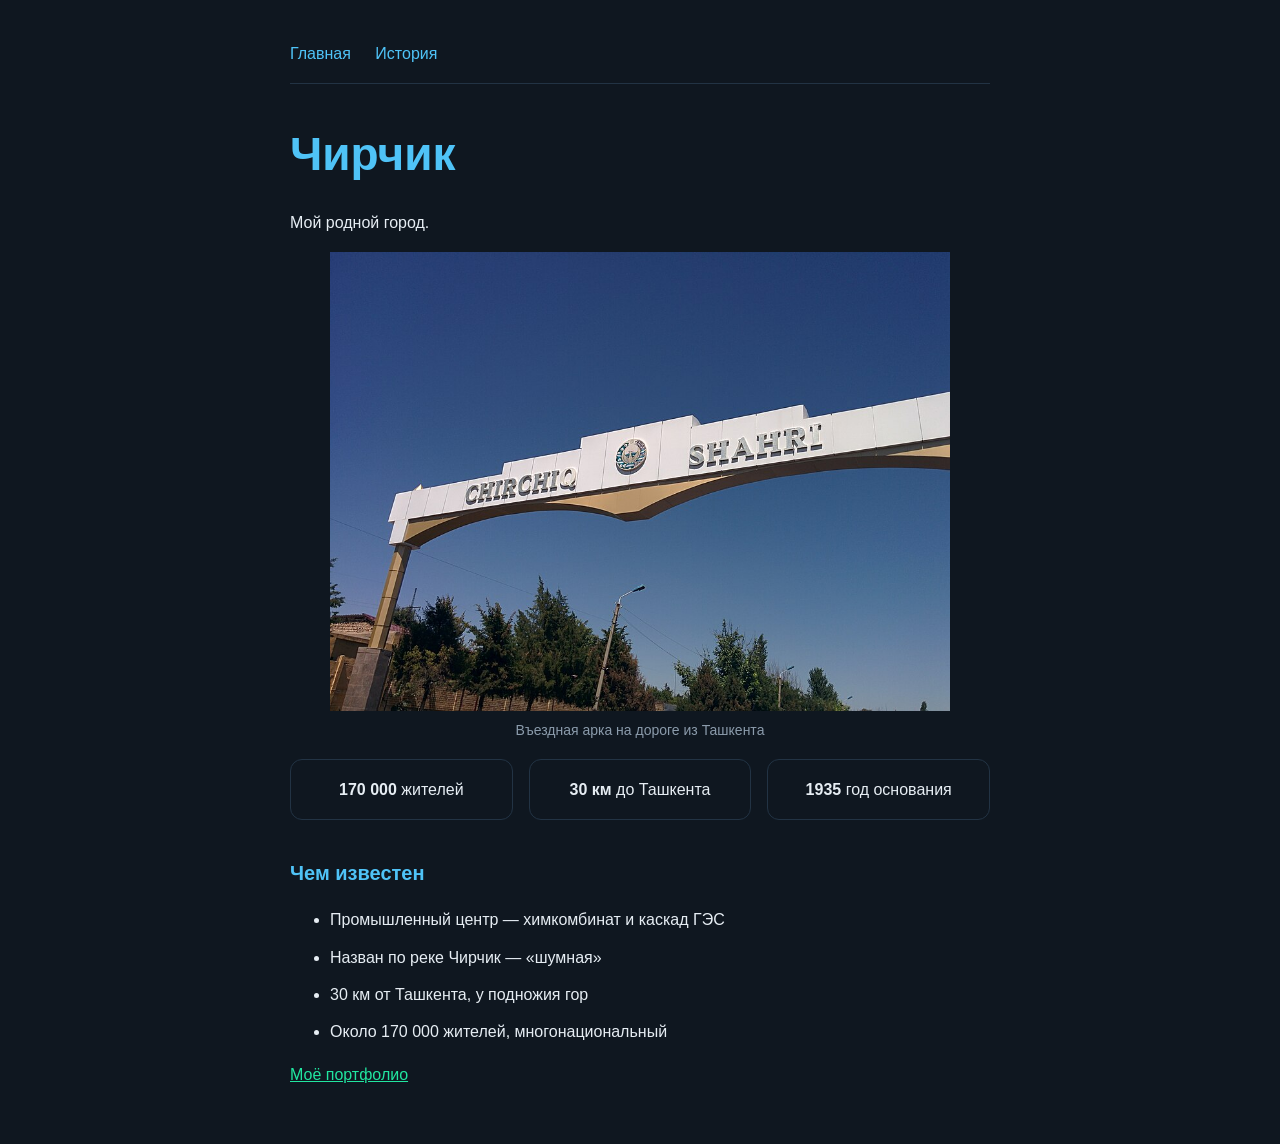
==== index.html @ 39aa43d3 "kartochki s faktami" ====
<!DOCTYPE html>
<html lang="ru">
<head>
	<meta charset="utf-8">
	<meta name="viewport" content="width=device-width, initial-scale=1">
	<title>Чирчик</title>
	<link rel="stylesheet" href="style.css"> <link rel="icon" href="znachok.svg">
</head>
<body>
	<nav>
  		<a href="index.html">Главная</a>
 		<a href="istoriya.html">История</a>
	</nav>

	<h1>Чирчик</h1>
	<p>Мой родной город.</p>

	<figure>
  		<img src="gorod.jpg" alt="Въездная арка города Чирчик">
 		<figcaption>Въездная арка на дороге из Ташкента</figcaption>
	</figure>
	
	<div class="fakty">
  	 <div class="fakt">
    	  <strong>170 000</strong>
    	  жителей
 	 </div>
  	 <div class="fakt">
   	  <strong>30 км</strong>
    	  до Ташкента
 	 </div>
  	 <div class="fakt">
    	   <strong>1935</strong>
   	    год основания
  	 </div>
	</div>

	<h2>Чем известен</h2>
	<ul>
    		<li>Промышленный центр — химкомбинат и каскад ГЭС</li>
		<li>Назван по реке Чирчик — «шумная»</li>
    		<li>30 км от Ташкента, у подножия гор</li>
    		<li>Около 170 000 жителей, многонациональный</li>
  	</ul>
	 <p>
    	
		<a href="https://bhtrkaumov-hub.github.io/portfolio/" target="_blank" class="vneshnyaya">Моё портфолио</a>
	</p>
</body>
</html>
---- style.css ----
body {
     			background: #0f1720;
      			color: #e6edf3;
      			font-family: "Segoe UI", sans-serif;
     			max-width: 700px;
      			margin: 0 auto;
      			padding: 40px 20px;
      			line-height: 1.7;
    		}

		h1 {
      			color: #4fc3f7;
      			font-size: 46px;
      			margin-bottom: 6px;
   		}

    		h2 {
      			color: #4fc3f7;
      			font-size: 20px;
      			margin-top: 36px;
   		}

    		li {
      			margin-bottom: 10px;
		}
		img {
			max-width: 100%;
  			display: block;
 			 margin: 0 auto;
		}
		
		figcaption {
  			font-size: 14px;
  			color: #8b9bab;
 			text-align: center;
  			margin-top: 8px;
		}
		nav {
  			border-bottom: 1px solid #223344;
  			padding-bottom: 16px;
  			margin-bottom: 30px;
		}

		nav a {
  			color: #4fc3f7;
  			text-decoration: none;
  			margin-right: 20px;
		}
		.vneshnyaya {
  			color: #21e6a0;
		}
		.fakty {
  			display: flex;
			gap: 16px;
		}
		.fakt {
 			flex: 1;
  			border: 1px solid #223344;
  			border-radius: 12px;
  			padding: 16px;
  			text-align: center;
		}

		@media (max-width: 500px) {
  			h1 {
   			font-size: 32px;
  			}
			.fakty {
    				flex-direction: column;
  			}
		}
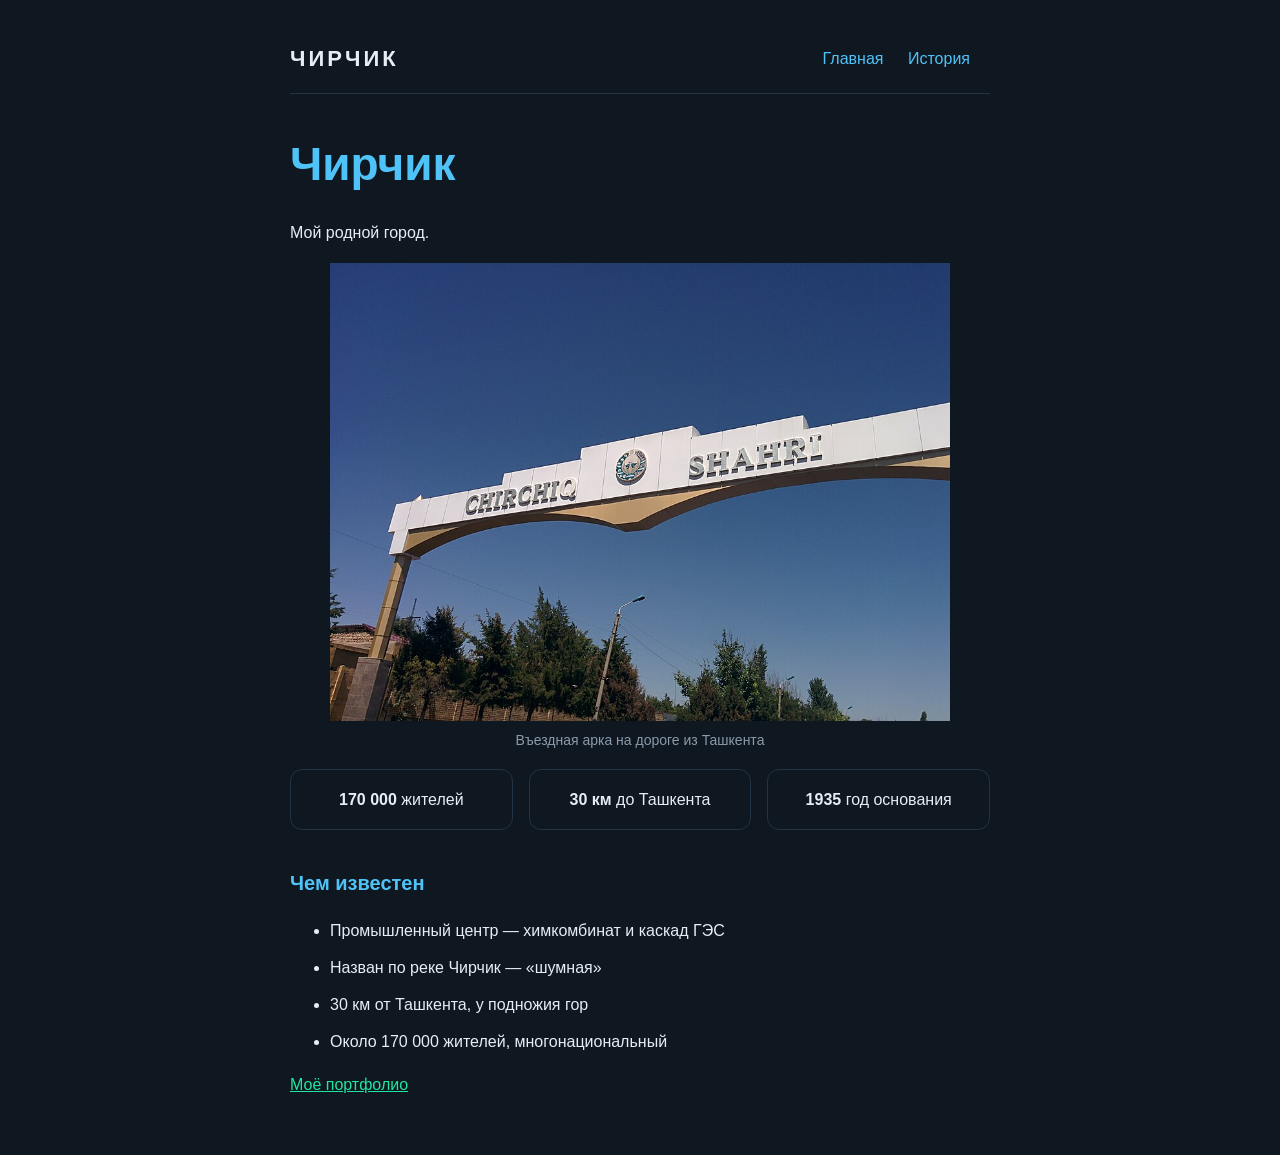
==== commit 3a3708c3: "jirniy logotip" ====
--- a/index.html
+++ b/index.html
@@ -8,8 +8,11 @@
 </head>
 <body>
 	<nav>
-  		<a href="index.html">Главная</a>
- 		<a href="istoriya.html">История</a>
+		<span class="logo">ЧИРЧИК</span>
+		<div class="ssylki">
+  		  <a href="index.html">Главная</a>
+ 		  <a href="istoriya.html">История</a>
+		</div>
 	</nav>
 
 	<h1>Чирчик</h1>
--- a/style.css
+++ b/style.css
@@ -36,9 +36,12 @@
   			margin-top: 8px;
 		}
 		nav {
+			display: flex;
   			border-bottom: 1px solid #223344;
   			padding-bottom: 16px;
   			margin-bottom: 30px;
+			justify-content: space-between;
+			align-items: center;
 		}
 
 		nav a {
@@ -68,4 +71,11 @@
 			.fakty {
     				flex-direction: column;
   			}
+		}
+
+		.logo {
+      			font-size: 22px;
+      			font-weight: bold;
+      			letter-spacing: 3px;
+      			color: #e6edf3;
 		}
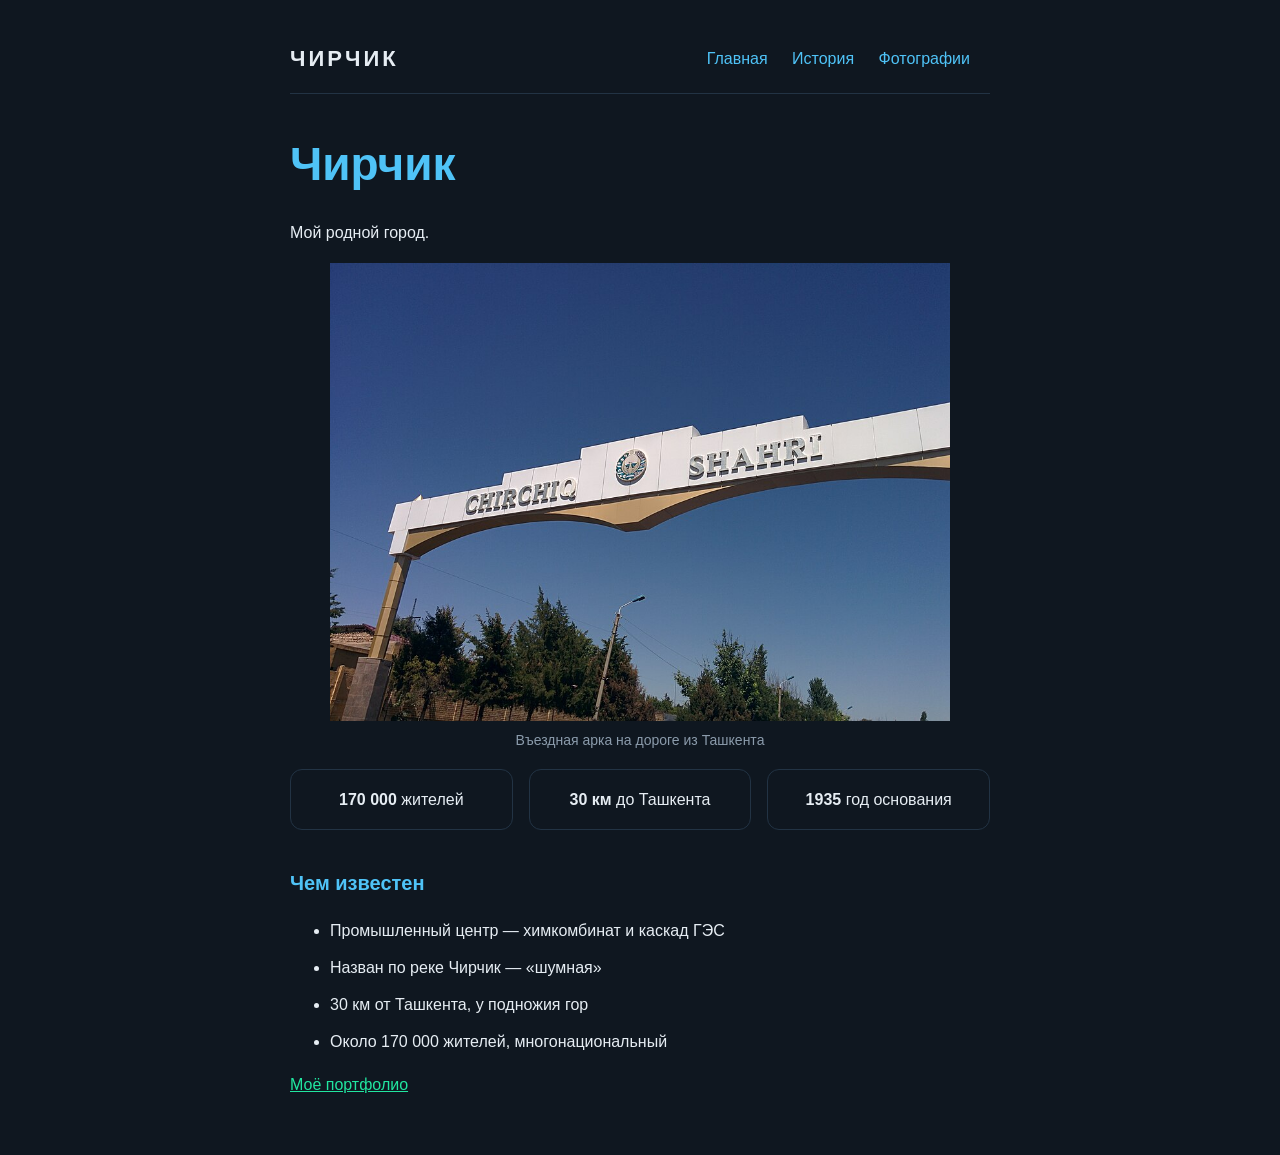
==== commit 1701ecb2: "dobavil 3 fotografii cherez ssilku" ====
--- a/index.html
+++ b/index.html
@@ -12,6 +12,7 @@
 		<div class="ssylki">
   		  <a href="index.html">Главная</a>
  		  <a href="istoriya.html">История</a>
+		  <a href="fotografii.html">Фотографии</a>
 		</div>
 	</nav>
 
--- a/style.css
+++ b/style.css
@@ -1,81 +1,106 @@
 body {
-     			background: #0f1720;
-      			color: #e6edf3;
-      			font-family: "Segoe UI", sans-serif;
-     			max-width: 700px;
-      			margin: 0 auto;
-      			padding: 40px 20px;
-      			line-height: 1.7;
-    		}
+     	background: #0f1720;
+      	color: #e6edf3;
+      	font-family: "Segoe UI", sans-serif;
+     	max-width: 700px;
+      	margin: 0 auto;
+      	padding: 40px 20px;
+      	line-height: 1.7;
+}
 
-		h1 {
-      			color: #4fc3f7;
-      			font-size: 46px;
-      			margin-bottom: 6px;
-   		}
+h1 {
+      	color: #4fc3f7;
+      	font-size: 46px;
+      	margin-bottom: 6px;
+}
 
-    		h2 {
-      			color: #4fc3f7;
-      			font-size: 20px;
-      			margin-top: 36px;
-   		}
+h2 {
+      	color: #4fc3f7;
+      	font-size: 20px;
+      	margin-top: 36px;
+}
 
-    		li {
-      			margin-bottom: 10px;
-		}
-		img {
-			max-width: 100%;
-  			display: block;
- 			 margin: 0 auto;
-		}
+li {
+      	margin-bottom: 10px;
+}
+
+img {
+	max-width: 100%;
+  	display: block;
+ 	margin: 0 auto;
+}
 		
-		figcaption {
-  			font-size: 14px;
-  			color: #8b9bab;
- 			text-align: center;
-  			margin-top: 8px;
-		}
-		nav {
-			display: flex;
-  			border-bottom: 1px solid #223344;
-  			padding-bottom: 16px;
-  			margin-bottom: 30px;
-			justify-content: space-between;
-			align-items: center;
-		}
+figcaption {
+  	font-size: 14px;
+  	color: #8b9bab;
+ 	text-align: center;
+  	margin-top: 8px;
+}
 
-		nav a {
-  			color: #4fc3f7;
-  			text-decoration: none;
-  			margin-right: 20px;
-		}
-		.vneshnyaya {
-  			color: #21e6a0;
-		}
-		.fakty {
-  			display: flex;
-			gap: 16px;
-		}
-		.fakt {
- 			flex: 1;
-  			border: 1px solid #223344;
-  			border-radius: 12px;
-  			padding: 16px;
-  			text-align: center;
-		}
+nav {
+	display: flex;
+  	border-bottom: 1px solid #223344;
+  	padding-bottom: 16px;
+  	margin-bottom: 30px;
+	justify-content: space-between;
+	align-items: center;
+}
 
-		@media (max-width: 500px) {
-  			h1 {
-   			font-size: 32px;
-  			}
-			.fakty {
-    				flex-direction: column;
-  			}
-		}
+nav a {
+  	color: #4fc3f7;
+  	text-decoration: none;
+  	margin-right: 20px;
+}
 
-		.logo {
-      			font-size: 22px;
-      			font-weight: bold;
-      			letter-spacing: 3px;
-      			color: #e6edf3;
-		}+.vneshnyaya {
+  	color: #21e6a0;
+}
+	
+.fakty {
+  	display: flex;
+	gap: 16px;
+}
+		
+.fakt {
+ 	flex: 1;
+  	border: 1px solid #223344;
+  	border-radius: 12px;
+  	padding: 16px;
+  	text-align: center;
+}
+
+@media (max-width: 500px) {
+  	h1 {
+   	font-size: 32px;
+}
+
+.fakty {
+    	flex-direction: column;
+}
+.galereya {
+  	grid-template-columns: 1fr;
+}
+ nav {
+    	flex-direction: column;
+       	align-items: center;
+       	gap: 12px;
+	}
+}
+
+.logo {
+      	font-size: 22px;
+      	font-weight: bold;
+      	letter-spacing: 3px;
+      	color: #e6edf3;
+}
+
+.galereya {
+	display: grid;
+      	grid-template-columns: repeat(3, 1fr);
+      	gap: 12px;
+}
+.galereya img {
+      	width: 100%;
+      	height: 180px;
+      	object-fit: cover;
+}
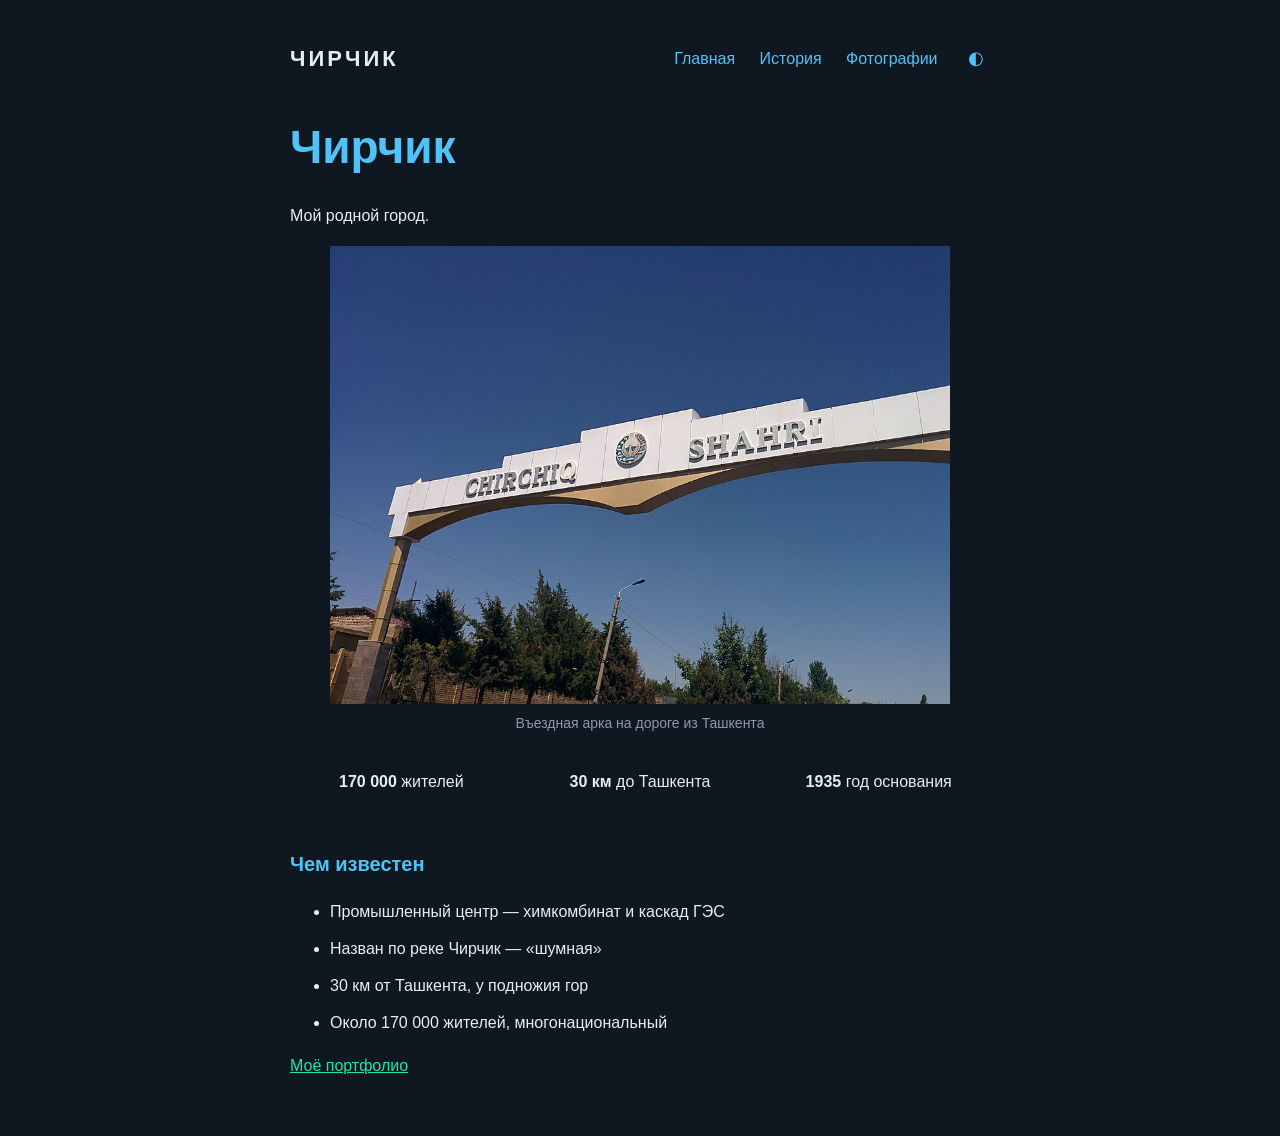
==== commit 77befb5f: "dobavili knopku shtobi menyat na svetluyu teme" ====
--- a/index.html
+++ b/index.html
@@ -9,11 +9,13 @@
 <body>
 	<nav>
 		<span class="logo">ЧИРЧИК</span>
-		<div class="ssylki">
+		<button class="burger">☰</button>
+	      <div class="ssylki">
   		  <a href="index.html">Главная</a>
  		  <a href="istoriya.html">История</a>
 		  <a href="fotografii.html">Фотографии</a>
-		</div>
+		  <button class="tema">◐</button>
+	      </div>
 	</nav>
 
 	<h1>Чирчик</h1>
@@ -50,5 +52,10 @@
     	
 		<a href="https://bhtrkaumov-hub.github.io/portfolio/" target="_blank" class="vneshnyaya">Моё портфолио</a>
 	</p>
+
+ <button class="naverh">↑</button>
+
+<script src="script.js"></script>
+
 </body>
 </html>
--- a/style.css
+++ b/style.css
@@ -1,21 +1,38 @@
+:root {
+      --fon: #0f1720;
+      --tekst: #e6edf3;
+      --akcent: #4fc3f7;
+      --tusklyy: #8b9bab;
+      --ramka: #223344;
+}
+
+body.svetlaya {
+      --fon: #ffffff;
+      --tekst: #1a1a1a;
+      --akcent: #0b74c4;
+      --tusklyy: #6b7280;
+      --ramka: #d5dde5;
+}
+
 body {
-     	background: #0f1720;
-      	color: #e6edf3;
+     	background: var(--fon);
+      	color: var(--tekst);
       	font-family: "Segoe UI", sans-serif;
      	max-width: 700px;
       	margin: 0 auto;
       	padding: 40px 20px;
       	line-height: 1.7;
+	transition: background 0.3s, color 0.3s;
 }
 
 h1 {
-      	color: #4fc3f7;
+      	color: var(--akcent);
       	font-size: 46px;
       	margin-bottom: 6px;
 }
 
 h2 {
-      	color: #4fc3f7;
+      	color: var(--akcent);
       	font-size: 20px;
       	margin-top: 36px;
 }
@@ -32,14 +49,14 @@
 		
 figcaption {
   	font-size: 14px;
-  	color: #8b9bab;
+  	color: var(--tusklyy);
  	text-align: center;
   	margin-top: 8px;
 }
 
 nav {
 	display: flex;
-  	border-bottom: 1px solid #223344;
+  	border-bottom: 1px solid var(--ramka)
   	padding-bottom: 16px;
   	margin-bottom: 30px;
 	justify-content: space-between;
@@ -47,9 +64,10 @@
 }
 
 nav a {
-  	color: #4fc3f7;
+  	color: var(--akcent);
   	text-decoration: none;
   	margin-right: 20px;
+ 	 transition: color 0.3s;
 }
 
 .vneshnyaya {
@@ -63,10 +81,87 @@
 		
 .fakt {
  	flex: 1;
-  	border: 1px solid #223344;
+  	border: 1px solid var(--ramka)
   	border-radius: 12px;
   	padding: 16px;
   	text-align: center;
+}
+
+.logo {
+      	font-size: 22px;
+      	font-weight: bold;
+      	letter-spacing: 3px;
+      	color: var(--tekst);
+}
+
+.galereya {
+	display: grid;
+      	grid-template-columns: repeat(3, 1fr);
+      	gap: 12px;
+}
+
+.galereya img {
+      	width: 100%;
+      	height: 180px;
+      	object-fit: cover;
+	transition: transform 0.3s;
+
+}
+
+.burger {
+      display: none;
+      background: none;
+      border: none;
+      color: var(--tekst);
+      font-size: 26px;
+      cursor: pointer;
+}
+
+.galereya figure {
+      	margin: 0;
+	overflow: hidden;
+  	border-radius: 8px;
+}
+
+nav a:hover {
+      color: #21e6a0;
+}
+
+
+.galereya figure:hover img {
+      transform: scale(1.08);
+}
+
+.naverh {
+      position: fixed;
+      bottom: 20px;
+      right: 20px;
+      width: 44px;
+      height: 44px;
+      border: none;
+      border-radius: 50%;
+      background: var(--akcent);
+      color: var(--fon);
+      font-size: 20px;
+      cursor: pointer;
+      display: none;
+}
+
+.naverh.vidna {
+      display: block;
+}
+
+.tema {
+      background: none;
+      border: none;
+      color: var(--akcent);
+      font-size: 18px;
+      cursor: pointer;
+      transition: color 0.3s;
+}
+
+.tema:hover {
+      color: #21e6a0;
 }
 
 @media (max-width: 500px) {
@@ -81,26 +176,19 @@
   	grid-template-columns: 1fr;
 }
  nav {
-    	flex-direction: column;
-       	align-items: center;
+    	flex-wrap: wrap;
        	gap: 12px;
 	}
+.burger {
+              display: block;
+      }
+.ssylki {
+              display: none;
+              width: 100%;
+      }
+.ssylki.otkryto {
+              display: block;
+      }
 }
 
-.logo {
-      	font-size: 22px;
-      	font-weight: bold;
-      	letter-spacing: 3px;
-      	color: #e6edf3;
-}
 
-.galereya {
-	display: grid;
-      	grid-template-columns: repeat(3, 1fr);
-      	gap: 12px;
-}
-.galereya img {
-      	width: 100%;
-      	height: 180px;
-      	object-fit: cover;
-}
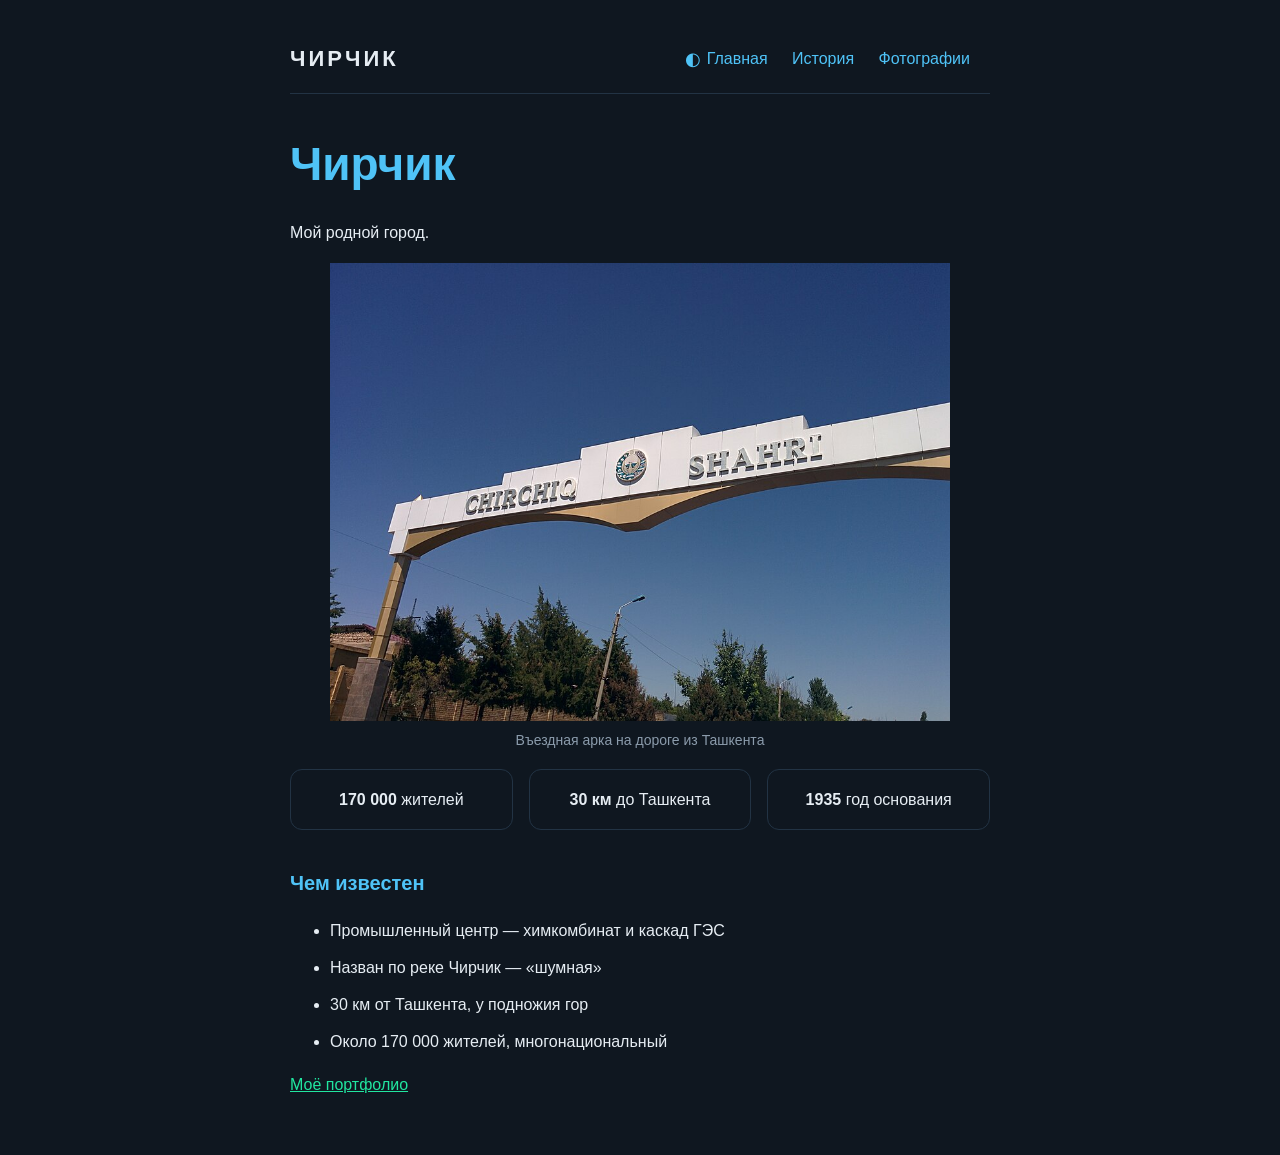
==== commit 5fa74e86: "naveli poryadok toyest nauchilis pisat komentarii vnitri koda" ====
--- a/index.html
+++ b/index.html
@@ -9,12 +9,13 @@
 <body>
 	<nav>
 		<span class="logo">ЧИРЧИК</span>
+		<button class="tema">◐</button>
 		<button class="burger">☰</button>
 	      <div class="ssylki">
   		  <a href="index.html">Главная</a>
  		  <a href="istoriya.html">История</a>
 		  <a href="fotografii.html">Фотографии</a>
-		  <button class="tema">◐</button>
+	
 	      </div>
 	</nav>
 
--- a/style.css
+++ b/style.css
@@ -1,9 +1,11 @@
+/* ===== ЦВЕТА И ТЕМЫ ===== */
 :root {
       --fon: #0f1720;
       --tekst: #e6edf3;
       --akcent: #4fc3f7;
       --tusklyy: #8b9bab;
       --ramka: #223344;
+      --zelyonyy: #21e6a0;
 }
 
 body.svetlaya {
@@ -12,7 +14,10 @@
       --akcent: #0b74c4;
       --tusklyy: #6b7280;
       --ramka: #d5dde5;
-}
+      --zelyonyy: #0a9d6b;
+}
+
+/* ===== ОБЩЕЕ ===== */
 
 body {
      	background: var(--fon);
@@ -54,9 +59,11 @@
   	margin-top: 8px;
 }
 
+/* ===== МЕНЮ ===== */
+
 nav {
 	display: flex;
-  	border-bottom: 1px solid var(--ramka)
+  	border-bottom: 1px solid var(--ramka);
   	padding-bottom: 16px;
   	margin-bottom: 30px;
 	justify-content: space-between;
@@ -71,8 +78,8 @@
 }
 
 .vneshnyaya {
-  	color: #21e6a0;
-}
+ 	color: var(--zelyonyy);
+	}
 	
 .fakty {
   	display: flex;
@@ -81,7 +88,7 @@
 		
 .fakt {
  	flex: 1;
-  	border: 1px solid var(--ramka)
+  	border: 1px solid var(--ramka);
   	border-radius: 12px;
   	padding: 16px;
   	text-align: center;
@@ -92,7 +99,10 @@
       	font-weight: bold;
       	letter-spacing: 3px;
       	color: var(--tekst);
-}
+	margin-right: auto;
+}
+
+/* ===== ГАЛЕРЕЯ ===== */
 
 .galereya {
 	display: grid;
@@ -107,6 +117,8 @@
 	transition: transform 0.3s;
 
 }
+
+/* ===== КНОПКИ ===== */
 
 .burger {
       display: none;
@@ -124,8 +136,8 @@
 }
 
 nav a:hover {
-      color: #21e6a0;
-}
+ 	color: var(--zelyonyy);
+	}
 
 
 .galereya figure:hover img {
@@ -161,8 +173,10 @@
 }
 
 .tema:hover {
-      color: #21e6a0;
-}
+ 	color: var(--zelyonyy);
+	}
+
+/* ===== ТЕЛЕФОН ===== */
 
 @media (max-width: 500px) {
   	h1 {
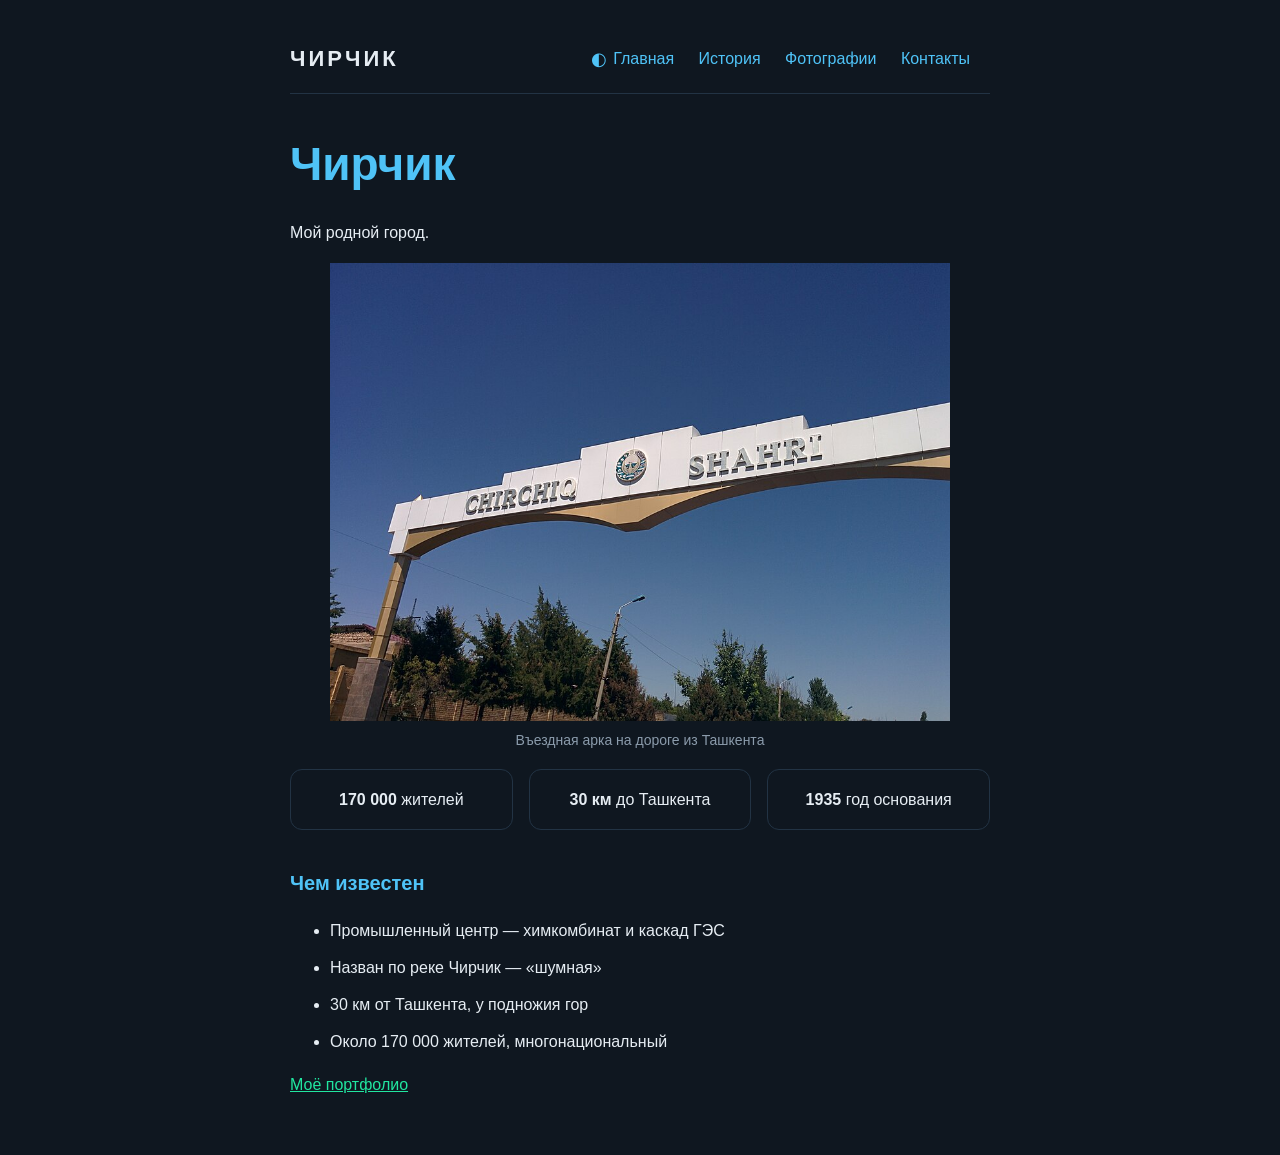
==== commit 0b414002: "dobavili stranitsu kontakty i input strochku" ====
--- a/index.html
+++ b/index.html
@@ -15,6 +15,7 @@
   		  <a href="index.html">Главная</a>
  		  <a href="istoriya.html">История</a>
 		  <a href="fotografii.html">Фотографии</a>
+		  <a href="kontakty.html">Контакты</a>
 	
 	      </div>
 	</nav>
--- a/style.css
+++ b/style.css
@@ -175,6 +175,42 @@
 .tema:hover {
  	color: var(--zelyonyy);
 	}
+
+/* ===== ФОРМА ===== */
+
+.forma {
+      display: flex;
+      flex-direction: column;
+      gap: 8px;
+      max-width: 420px;
+}
+
+.forma input,
+.forma textarea {
+      background: var(--fon);
+      color: var(--tekst);
+      border: 1px solid var(--ramka);
+      border-radius: 8px;
+      padding: 10px;
+      font-family: inherit;
+      font-size: 15px;
+}
+
+.forma button {
+      background: var(--akcent);
+      color: var(--fon);
+      border: none;
+      border-radius: 8px;
+      padding: 12px;
+      font-size: 15px;
+      cursor: pointer;
+      margin-top: 8px;
+      transition: opacity 0.3s;
+}
+
+.forma button:hover {
+      opacity: 0.85;
+}
 
 /* ===== ТЕЛЕФОН ===== */
 
@@ -204,5 +240,3 @@
               display: block;
       }
 }
-
-
